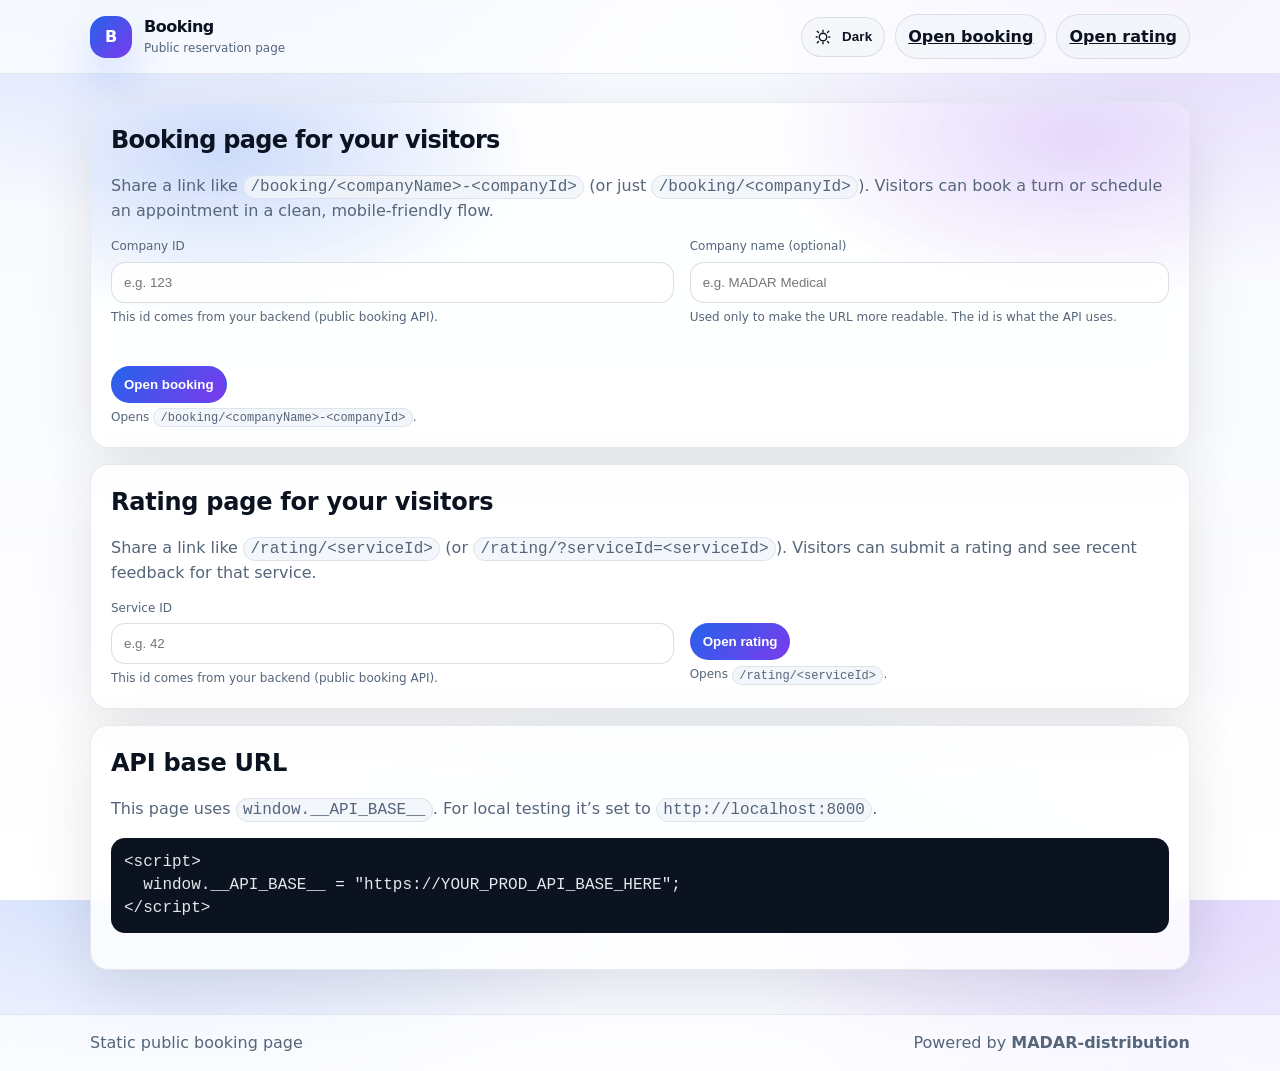
==== index.html @ 8a6d6022 "Initial commit: static booking and rating pages, Netlify config Made-with: Cursor" ====
<!doctype html>
<html lang="en">
  <head>
    <meta charset="utf-8" />
    <meta name="viewport" content="width=device-width,initial-scale=1" />
    <title>Public Booking</title>
    <link rel="preconnect" href="https://fonts.googleapis.com" />
    <link rel="preconnect" href="https://fonts.gstatic.com" crossorigin />
    <link href="https://fonts.googleapis.com/css2?family=Noto+Sans+Arabic:wght@400;500;600;700;800;900&display=swap" rel="stylesheet" />
    <link rel="stylesheet" href="/assets/booking.css" />
    <script>
      // Local backend default (change this for production).
      window.__API_BASE__ = "http://localhost:8000";
    </script>
  </head>
  <body>
    <div class="appShell">
      <header class="topBar">
        <div class="topBarInner">
          <div class="brand">
            <div class="brandMark" aria-hidden="true">B</div>
            <div class="brandText">
              <div class="brandTitle">Booking</div>
              <div class="brandSubtitle">Public reservation page</div>
            </div>
          </div>
          <div class="topBarActions">
            <button class="btn btnGhost iconBtn" id="themeBtn" type="button" aria-label="Toggle theme">
              <span class="btnIcon" aria-hidden="true">
                <svg class="i" viewBox="0 0 24 24" fill="none">
                  <path d="M12 3v2.2M12 18.8V21M4.2 12H3M21 12h-1.2M6 6l-1.6-1.6M19.6 19.6 18 18M6 18l-1.6 1.6M19.6 4.4 18 6" stroke="currentColor" stroke-width="1.8" stroke-linecap="round"/>
                  <path d="M12 17a5 5 0 1 0 0-10 5 5 0 0 0 0 10Z" stroke="currentColor" stroke-width="1.8"/>
                </svg>
              </span>
              <span class="btnLabel" id="themeBtnLabel">Dark</span>
            </button>
            <a class="btn btnGhost" href="/booking/">Open booking</a>
            <a class="btn btnGhost" href="/rating/">Open rating</a>
          </div>
        </div>
      </header>

      <main class="container">
        <section class="card heroCard">
          <h1>Booking page for your visitors</h1>
          <p class="muted">
            Share a link like <code>/booking/&lt;companyName&gt;-&lt;companyId&gt;</code> (or just <code>/booking/&lt;companyId&gt;</code>). Visitors can book a turn or schedule an appointment in a clean, mobile-friendly flow.
          </p>

          <form id="companyForm" class="grid2" autocomplete="off">
            <div class="field">
              <label for="companyId">Company ID</label>
              <input id="companyId" name="companyId" placeholder="e.g. 123" required />
              <div class="help">This id comes from your backend (public booking API).</div>
            </div>
            <div class="field">
              <label for="companyName">Company name (optional)</label>
              <input id="companyName" name="companyName" placeholder="e.g. MADAR Medical" />
              <div class="help">Used only to make the URL more readable. The id is what the API uses.</div>
            </div>
            <div class="field">
              <label>&nbsp;</label>
              <button class="btn btnPrimary" type="submit">Open booking</button>
              <div class="help">Opens <code>/booking/&lt;companyName&gt;-&lt;companyId&gt;</code>.</div>
            </div>
          </form>
        </section>

        <section class="card">
          <h2>Rating page for your visitors</h2>
          <p class="muted">
            Share a link like <code>/rating/&lt;serviceId&gt;</code> (or <code>/rating/?serviceId=&lt;serviceId&gt;</code>). Visitors can submit a rating and see recent feedback for that service.
          </p>

          <form id="serviceForm" class="grid2" autocomplete="off">
            <div class="field">
              <label for="serviceId">Service ID</label>
              <input id="serviceId" name="serviceId" placeholder="e.g. 42" required />
              <div class="help">This id comes from your backend (public booking API).</div>
            </div>
            <div class="field">
              <label>&nbsp;</label>
              <button class="btn btnPrimary" type="submit">Open rating</button>
              <div class="help">Opens <code>/rating/&lt;serviceId&gt;</code>.</div>
            </div>
          </form>
        </section>

        <section class="card">
          <h2>API base URL</h2>
          <p class="muted">
            This page uses <code>window.__API_BASE__</code>. For local testing it’s set to <code>http://localhost:8000</code>.
          </p>
          <pre class="codeBlock"><code>&lt;script&gt;
  window.__API_BASE__ = "https://YOUR_PROD_API_BASE_HERE";
&lt;/script&gt;</code></pre>
        </section>
      </main>

      <footer class="footer">
        <div class="footerInner">
          <span class="muted">Static public booking page</span>
          <span class="muted">Powered by <strong>MADAR-distribution</strong></span>
        </div>
      </footer>
    </div>

    <script>
      (function () {
        // Theme toggle (shared with booking page).
        const THEME_KEY = "public_booking_theme";
        const getTheme = () => localStorage.getItem(THEME_KEY) || "auto";
        const applyTheme = (t) => {
          if (t === "auto") document.documentElement.removeAttribute("data-theme");
          else document.documentElement.setAttribute("data-theme", t);
          const lbl = document.getElementById("themeBtnLabel");
          if (lbl) lbl.textContent = (t === "dark") ? "Light" : "Dark";
        };
        const nextTheme = (t) => (t === "dark" ? "light" : "dark");
        applyTheme(getTheme());
        const themeBtn = document.getElementById("themeBtn");
        if (themeBtn) {
          themeBtn.addEventListener("click", () => {
            const cur = getTheme();
            const normalized = (cur === "auto")
              ? (window.matchMedia && window.matchMedia("(prefers-color-scheme: dark)").matches ? "dark" : "light")
              : cur;
            const n = nextTheme(normalized);
            localStorage.setItem(THEME_KEY, n);
            applyTheme(n);
          });
        }

        const form = document.getElementById("companyForm");
        const input = document.getElementById("companyId");
        const nameInput = document.getElementById("companyName");
        form.addEventListener("submit", (e) => {
          e.preventDefault();
          const companyId = (input.value || "").trim();
          if (!companyId) return;
          const companyName = (nameInput && nameInput.value ? nameInput.value : "").trim();
          const segment = companyName ? `${companyName}-${companyId}` : companyId;
          window.location.href = "/booking/" + encodeURIComponent(segment);
        });

        const serviceForm = document.getElementById("serviceForm");
        const serviceIdInput = document.getElementById("serviceId");
        if (serviceForm && serviceIdInput) {
          serviceForm.addEventListener("submit", (e) => {
            e.preventDefault();
            const serviceId = (serviceIdInput.value || "").trim();
            if (!serviceId) return;
            window.location.href = "/rating/" + encodeURIComponent(serviceId);
          });
        }
      })();
    </script>
  </body>
</html>
---- assets/booking.css ----
/* Premium, lightweight design system (no external deps) */
:root{
  --bg0:#f7f9ff;
  --bg1:#ffffff;
  --surface: rgba(255,255,255,.82);
  --surface2: rgba(255,255,255,.62);
  --text:#0b1220;
  --muted:#55657a;
  --border: rgba(148,163,184,.35);
  --border2: rgba(148,163,184,.22);

  --shadow: 0 18px 60px rgba(2,6,23,.10);
  --shadow2: 0 10px 26px rgba(2,6,23,.10);
  --shadowInset: inset 0 1px 0 rgba(255,255,255,.55);

  --primary:#2563eb;
  --primary2:#1d4ed8;
  --accent:#7c3aed;
  --danger:#dc2626;
  --ok:#16a34a;
  --warn:#f59e0b;

  --radius:18px;
  --radius2:14px;
  --radius3:12px;

  --mono: ui-monospace, SFMono-Regular, Menlo, Monaco, Consolas, "Liberation Mono", "Courier New", monospace;
  --sans: ui-sans-serif, system-ui, -apple-system, Segoe UI, Roboto, Helvetica, Arial, "Apple Color Emoji","Segoe UI Emoji";
  --arabic: "Noto Sans Arabic", ui-sans-serif, system-ui, -apple-system, Segoe UI, Roboto, Helvetica, Arial;

  --ring: 0 0 0 4px rgba(37,99,235,.16);
  --ring2: 0 0 0 4px rgba(124,58,237,.14);

  /* Component tokens */
  --chipBg: rgba(241,245,249,.58);
  --chipBg2: rgba(255,255,255,.72);
  --chipBorder: rgba(148,163,184,.22);
  --chipText: rgba(30,58,138,.92);
  --panelBg: rgba(255,255,255,.62);
  --panelBgStrong: rgba(255,255,255,.92);
}

*{box-sizing:border-box}
html,body{height:100%}
body{
  margin:0;
  font-family:var(--sans);
  color:var(--text);
  line-height: 1.45;
  background:
    radial-gradient(900px 520px at 12% -10%, rgba(37,99,235,.22) 0%, rgba(37,99,235,0) 60%),
    radial-gradient(800px 520px at 92% 0%, rgba(124,58,237,.18) 0%, rgba(124,58,237,0) 55%),
    radial-gradient(900px 520px at 55% 110%, rgba(14,165,233,.14) 0%, rgba(14,165,233,0) 60%),
    linear-gradient(180deg, var(--bg0), #fff);
}

code, pre{font-family:var(--mono)}
code{
  background: rgba(241,245,249,.85);
  border:1px solid var(--border2);
  padding:.12rem .4rem;
  border-radius: 999px;
}

.appShell{min-height:100%;display:flex;flex-direction:column}
.container{width:min(1100px, calc(100% - 32px));margin:28px auto;flex:1}

.topBar{
  position:sticky;top:0;z-index:10;
  background: rgba(255,255,255,.72);
  backdrop-filter: blur(10px);
  border-bottom:1px solid var(--border2);
}
.topBarInner{
  width:min(1100px, calc(100% - 32px));
  margin:0 auto;
  display:flex;
  align-items:center;
  justify-content:space-between;
  padding:14px 0;
  gap:16px;
}
.brand{display:flex;align-items:center;gap:12px;text-decoration:none;color:inherit}
.brandMark{
  width:42px;height:42px;border-radius:16px;
  background: linear-gradient(135deg, var(--primary), var(--accent));
  color:#fff;display:grid;place-items:center;font-weight:800;
  box-shadow: 0 20px 40px rgba(37,99,235,.20);
}
.brandTitle{font-weight:900;letter-spacing:-.03em}
.brandSubtitle{font-size:12px;color:var(--muted);margin-top:2px}
.topBarActions{display:flex;align-items:center;gap:10px}

.card{
  background: var(--surface);
  border:1px solid var(--border2);
  border-radius: var(--radius);
  box-shadow: var(--shadow);
  padding:20px;
  margin: 0 0 16px 0;
  backdrop-filter: blur(10px);
}
.heroCard{
  overflow:hidden;
  position:relative;
}
.heroCard::before{
  content:"";
  position:absolute;
  inset:-2px;
  background:
    radial-gradient(520px 280px at 12% 15%, rgba(37,99,235,.22) 0%, rgba(37,99,235,0) 60%),
    radial-gradient(520px 280px at 90% 10%, rgba(124,58,237,.18) 0%, rgba(124,58,237,0) 60%);
  pointer-events:none;
}
.heroCard > *{position:relative}
.heroCard h1{margin:0 0 8px 0;letter-spacing:-.035em}
.card h1{margin:0 0 10px 0;letter-spacing:-.03em}
.card h2{margin:0 0 10px 0;letter-spacing:-.01em}
.cardHeader{
  display:flex;
  align-items:flex-start;
  justify-content:space-between;
  gap:12px;
  margin-bottom:14px;
}

.muted{color:var(--muted)}
.small{font-size:12px}

.grid2{display:grid;grid-template-columns: 1.08fr .92fr;gap:16px}
.stack{display:flex;flex-direction:column;gap:12px}
.row{display:flex;gap:10px;align-items:center}
.rowWrap{flex-wrap:wrap}
.grow{flex:1}

.field label{display:block;font-size:12px;color:var(--muted);margin-bottom:6px}
.field input, .field select{
  width:100%;
  padding:12px 12px;
  border:1px solid var(--border);
  border-radius: var(--radius2);
  background: rgba(255,255,255,.9);
  box-shadow: var(--shadowInset);
  outline:none;
  transition: box-shadow .15s ease, border-color .15s ease;
}
.field input:focus, .field select:focus{
  border-color: rgba(37,99,235,.55);
  box-shadow: var(--ring);
}
.help{font-size:12px;color:var(--muted);margin-top:6px}

.btn{
  appearance:none;border:1px solid var(--border);
  background: rgba(255,255,255,.9);
  color:var(--text);
  padding:10px 12px;border-radius: 999px;
  cursor:pointer;
  font-weight:700;
  transition: transform .05s ease, box-shadow .15s ease, background .15s ease, border-color .15s ease, filter .15s ease;
}
.btn:hover{box-shadow: var(--shadow2)}
.btn:active{transform: translateY(1px)}
.btn[disabled]{opacity:.6;cursor:not-allowed;box-shadow:none}

.btnPrimary{
  background: linear-gradient(135deg, var(--primary), var(--accent));
  border-color: rgba(37,99,235,.25);
  color:#fff;
}
.btnPrimary:hover{filter: saturate(1.04) brightness(1.02)}
.btnGhost{
  background: rgba(241,245,249,.65);
  border-color: rgba(148,163,184,.28);
}
.btnTiny{padding:7px 10px;border-radius:12px;font-size:12px}

/* Icon buttons */
.iconBtn{display:inline-flex; align-items:center; gap:10px}
.btnIcon{display:inline-flex; width:18px; height:18px; align-items:center; justify-content:center}
.btnIcon .i{width:18px;height:18px}
.btnLabel{font-weight:900; letter-spacing:.01em}

.tabs{
  display:flex;
  gap:8px;
  background: rgba(241,245,249,.68);
  border:1px solid rgba(148,163,184,.24);
  border-radius: 999px;
  padding:6px;
  margin-bottom: 12px;
}
.tab{
  flex:1;
  border:1px solid transparent;
  border-radius: 999px;
  background: transparent;
  padding:10px 12px;
  font-weight:800;
  color: var(--chipText);
  cursor:pointer;
}
.tabActive{
  background: rgba(255,255,255,.95);
  border-color: rgba(148,163,184,.22);
  box-shadow: 0 10px 22px rgba(2,6,23,.08);
}
.tabPanel{padding-top:6px}

.pill{
  border:1px solid var(--chipBorder);
  background: var(--chipBg);
  padding:8px 10px;
  border-radius: 999px;
  font-weight:800;
  font-size:12px;
  color: var(--chipText);
  white-space:nowrap;
}

.sectionTitleRow{display:flex;align-items:center;justify-content:space-between;gap:10px}
.sectionTitle{font-weight:900;letter-spacing:-.01em}

.slotList{
  border:1px solid rgba(148,163,184,.22);
  border-radius: var(--radius2);
  background: var(--panelBg);
  padding:10px;
  max-height: 420px;
  overflow:auto;
}
.slotItem{
  display:flex;
  align-items:center;
  justify-content:space-between;
  gap:10px;
  padding:10px 10px;
  border:1px solid rgba(148,163,184,.22);
  border-radius: var(--radius3);
  background: var(--panelBgStrong);
  margin-bottom: 8px;
  transition: transform .10s ease, box-shadow .15s ease, border-color .15s ease;
}
.slotItem:hover{
  box-shadow: 0 14px 26px rgba(2,6,23,.08);
  transform: translateY(-1px);
  border-color: rgba(37,99,235,.22);
}
.slotItem:last-child{margin-bottom:0}
.slotMeta{display:flex;flex-direction:column;gap:4px}
.slotTime{font-weight:900}
.slotSub{font-size:12px;color:var(--muted)}
.slotBtn{white-space:nowrap}

.alert{
  border-radius: var(--radius2);
  padding: 12px;
  border:1px solid rgba(148,163,184,.22);
  background: rgba(241,245,249,.55);
}
.alertOk{border-color: rgba(22,163,74,.25); background: rgba(22,163,74,.08)}
.alertErr{border-color: rgba(220,38,38,.25); background: rgba(220,38,38,.07)}
.alertWarn{border-color: rgba(245,158,11,.25); background: rgba(245,158,11,.10)}

.list{display:flex;flex-direction:column;gap:10px;margin-top:12px}
.listItem{
  background: var(--panelBgStrong);
  border:1px solid rgba(148,163,184,.22);
  border-radius: var(--radius2);
  padding:12px;
}
.listTop{display:flex;align-items:center;justify-content:space-between;gap:10px;margin-bottom:6px}
.badge{
  font-size:12px;
  font-weight:900;
  padding:6px 10px;
  border-radius: 999px;
  border:1px solid rgba(148,163,184,.22);
  background: var(--chipBg);
}
.badgeOk{border-color: rgba(22,163,74,.25); background: rgba(22,163,74,.08); color: #166534}
.badgeWarn{border-color: rgba(245,158,11,.25); background: rgba(245,158,11,.10); color: #92400e}
.badgeInfo{border-color: rgba(37,99,235,.25); background: rgba(37,99,235,.09); color: #1e3a8a}

.codeBlock{
  background:#0b1220;
  color:#e5e7eb;
  border-radius: 14px;
  padding: 12px;
  overflow:auto;
  border:1px solid rgba(15,23,42,.25);
}
.codeBlock code{background:transparent;border:none;color:inherit;padding:0}

.footer{
  border-top:1px solid var(--border2);
  padding:16px 0;
  background: var(--panelBg);
  backdrop-filter: blur(10px);
}
.footerInner{
  width:min(1100px, calc(100% - 32px));
  margin:0 auto;
  display:flex;
  justify-content:space-between;
  gap:10px;
}

@media (max-width: 900px){
  .grid2{grid-template-columns: 1fr}
}

/* ---- Brand-new booking layout (creative, premium) ---- */
.bookingCard{padding:0}
.bookingHero{
  display:grid;
  grid-template-columns: 1.2fr .8fr;
  gap:18px;
  padding:22px 22px 12px 22px;
  border-bottom: 1px solid var(--border2);
  background:
    radial-gradient(700px 320px at 10% 0%, rgba(37,99,235,.22) 0%, rgba(37,99,235,0) 60%),
    radial-gradient(700px 320px at 92% 0%, rgba(124,58,237,.18) 0%, rgba(124,58,237,0) 60%),
    linear-gradient(180deg, rgba(255,255,255,.35), rgba(255,255,255,0));
  border-radius: var(--radius) var(--radius) 0 0;
}
.bookingHeroLeft h1{margin:4px 0 6px 0; letter-spacing:-.04em; font-size: clamp(28px, 3.6vw, 44px)}
.bookingHeroLeft .muted{font-size: 14px; max-width: 60ch}
.bookingHeroMeta{display:flex; flex-wrap:wrap; gap:10px; align-items:center; margin-top: 14px}
.trustRow{display:flex; gap:8px; align-items:center}
.trustPill{
  border:1px solid var(--chipBorder);
  background: var(--chipBg2);
  padding:7px 10px;
  border-radius:999px;
  font-weight:800;
  font-size:12px;
  color: var(--chipText);
}
.eyebrow{display:flex; align-items:center; gap:10px; color: var(--muted); font-size:12px; font-weight:800; letter-spacing:.04em; text-transform:uppercase}
.dot{width:10px;height:10px;border-radius:999px;background: linear-gradient(135deg, var(--primary), var(--accent)); box-shadow: 0 10px 20px rgba(37,99,235,.20)}

.bookingHeroRight{display:flex; align-items:center; justify-content:flex-end}
.heroVisual{
  position:relative;
  width:min(340px, 100%);
  height: 170px;
  border-radius: 22px;
  border: 1px solid rgba(148,163,184,.18);
  background: var(--surface2);
  box-shadow: 0 20px 60px rgba(2,6,23,.10);
  overflow:hidden;
}
.heroRing{
  position:absolute;
  width:280px;height:280px;
  right:-120px; top:-150px;
  border-radius:999px;
  background: radial-gradient(circle at 30% 30%, rgba(37,99,235,.35), rgba(37,99,235,0) 60%),
              radial-gradient(circle at 70% 60%, rgba(124,58,237,.28), rgba(124,58,237,0) 60%);
  filter: blur(1px);
}
.heroCardMini{
  position:absolute;
  left:14px; top:18px;
  border-radius: 16px;
  border:1px solid rgba(148,163,184,.18);
  background: var(--chipBg2);
  padding:12px 12px;
  width: 150px;
  box-shadow: 0 16px 30px rgba(2,6,23,.10);
}
.heroCardMini.mini2{left:auto; right:14px; top:88px; width: 170px}
.miniTitle{font-size:12px;color:var(--muted);font-weight:900;letter-spacing:.02em}
.miniValue{margin-top:4px;font-weight:1000;letter-spacing:-.02em}

.premiumTabs{margin: 14px 22px 10px 22px}

.bookingLayout{
  display:grid;
  grid-template-columns: 1fr 390px;
  gap:16px;
  padding: 10px 22px 22px 22px;
}
.bookingContent{min-width:0}
.bookingSide{min-width:0}
.sideCard{
  background: var(--surface2);
  border: 1px solid rgba(148,163,184,.20);
  border-radius: var(--radius);
  padding: 14px;
  box-shadow: 0 20px 60px rgba(2,6,23,.08);
  margin-bottom: 12px;
  backdrop-filter: blur(10px);
}
.sideCard.subtle{box-shadow:none; background: rgba(255,255,255,.35)}
.sideHeader{display:flex; align-items:center; justify-content:space-between; gap:10px; margin-bottom: 6px}
.sideTitle{font-weight:1000; letter-spacing:-.02em}
.tips{margin:10px 0 0 18px; color: var(--muted); font-size: 13px}
.tips li{margin: 6px 0}

.stepHeader{display:flex; align-items:flex-start; gap:12px; margin: 4px 0 12px 0}
.stepBadge{
  width:34px;height:34px;border-radius: 999px;
  display:grid;place-items:center;
  background: linear-gradient(135deg, rgba(37,99,235,.18), rgba(124,58,237,.14));
  border: 1px solid rgba(148,163,184,.20);
  font-weight:1000;
  color: var(--chipText);
}
.stepTitle{font-weight:1000; letter-spacing:-.02em}

.formGrid{
  display:grid;
  grid-template-columns: 1fr 1fr;
  gap: 12px 12px;
}
.formGrid .alert{grid-column: 1 / -1}
.actionsRow{grid-column: 1 / -1}

.refBar{
  display:flex;
  align-items:flex-end;
  gap:12px;
  flex-wrap:wrap;
}

/* Keep slot lists more premium inside side cards */
.bookingSide .slotList{
  max-height: 330px;
  background: var(--panelBg);
}

@media (max-width: 980px){
  .bookingHero{grid-template-columns: 1fr}
  .bookingHeroRight{justify-content:flex-start}
  .bookingLayout{grid-template-columns: 1fr; padding: 10px 16px 18px 16px}
  .premiumTabs{margin: 14px 16px 10px 16px}
  .bookingHero{padding: 18px 16px 10px 16px}
}

@media (max-width: 700px){
  .formGrid{grid-template-columns: 1fr}
  .heroVisual{height: 150px}
}

/* RTL polish */
html[dir="rtl"] .row{flex-direction: row-reverse}
html[dir="rtl"] .topBarActions{flex-direction: row-reverse}
html[dir="rtl"] .brand{flex-direction: row-reverse}
html[dir="rtl"] .listTop{flex-direction: row-reverse}
html[dir="rtl"] body{font-family: var(--arabic)}

/* Dark mode (supports explicit toggle via html[data-theme="dark"], plus system fallback) */
@media (prefers-color-scheme: dark){
  html:not([data-theme="light"]){
    --bg0:#070a13;
    --bg1:#0b1020;
    --surface: rgba(17,24,39,.62);
    --surface2: rgba(17,24,39,.48);
    --text:#e5e7eb;
    --muted:#a8b3c7;
    --border: rgba(148,163,184,.24);
    --border2: rgba(148,163,184,.16);
    --shadow: 0 22px 70px rgba(0,0,0,.40);
    --shadow2: 0 14px 34px rgba(0,0,0,.35);
    --shadowInset: inset 0 1px 0 rgba(255,255,255,.06);
  }
}
html[data-theme="dark"]{
  --bg0:#070a13;
  --bg1:#0b1020;
  --surface: rgba(17,24,39,.62);
  --surface2: rgba(17,24,39,.48);
  --text:#e5e7eb;
  --muted:#a8b3c7;
  --border: rgba(148,163,184,.24);
  --border2: rgba(148,163,184,.16);
  --shadow: 0 22px 70px rgba(0,0,0,.40);
  --shadow2: 0 14px 34px rgba(0,0,0,.35);
  --shadowInset: inset 0 1px 0 rgba(255,255,255,.06);

  /* Component tokens (dark) */
  --chipBg: rgba(2,6,23,.28);
  --chipBg2: rgba(17,24,39,.62);
  --chipBorder: rgba(148,163,184,.18);
  --chipText: rgba(226,232,240,.92);
  --panelBg: rgba(2,6,23,.22);
  --panelBgStrong: rgba(17,24,39,.62);
}

@media (prefers-color-scheme: dark){
  html:not([data-theme="light"]) body{
    background:
      radial-gradient(900px 520px at 12% -10%, rgba(37,99,235,.25) 0%, rgba(37,99,235,0) 60%),
      radial-gradient(800px 520px at 92% 0%, rgba(124,58,237,.22) 0%, rgba(124,58,237,0) 55%),
      radial-gradient(900px 520px at 55% 110%, rgba(14,165,233,.16) 0%, rgba(14,165,233,0) 60%),
      linear-gradient(180deg, var(--bg0), var(--bg1));
  }
}
html[data-theme="dark"] body{
  background:
    radial-gradient(900px 520px at 12% -10%, rgba(37,99,235,.25) 0%, rgba(37,99,235,0) 60%),
    radial-gradient(800px 520px at 92% 0%, rgba(124,58,237,.22) 0%, rgba(124,58,237,0) 55%),
    radial-gradient(900px 520px at 55% 110%, rgba(14,165,233,.16) 0%, rgba(14,165,233,0) 60%),
    linear-gradient(180deg, var(--bg0), var(--bg1));
}
html[data-theme="dark"] code{background: rgba(15,23,42,.6)}
html[data-theme="dark"] .topBar{background: rgba(2,6,23,.55)}
html[data-theme="dark"] .field input,
html[data-theme="dark"] .field select{background: rgba(2,6,23,.35); color: var(--text)}
html[data-theme="dark"] .btn{background: rgba(2,6,23,.30); color: var(--text)}
html[data-theme="dark"] .btnGhost{background: rgba(2,6,23,.22)}
html[data-theme="dark"] .tabs{background: rgba(2,6,23,.25)}
html[data-theme="dark"] .tabActive{background: rgba(17,24,39,.75)}
html[data-theme="dark"] .slotList{background: rgba(2,6,23,.20)}
html[data-theme="dark"] .slotItem{background: rgba(17,24,39,.55)}
html[data-theme="dark"] .footer{background: rgba(2,6,23,.35)}

/* Extra dark-mode visibility fixes for components that were too light */
html[data-theme="dark"] .heroVisual{border-color: rgba(148,163,184,.14)}
html[data-theme="dark"] .heroCardMini{border-color: rgba(148,163,184,.14)}
html[data-theme="dark"] .sideCard.subtle{background: rgba(2,6,23,.14)}
html[data-theme="dark"] .badgeOk{color: #bbf7d0}
html[data-theme="dark"] .badgeWarn{color: #fde68a}
html[data-theme="dark"] .badgeInfo{color: #bfdbfe}

/* Dark-mode quality pass (placeholders, dropdowns, hero gradients, side cards) */
html[data-theme="dark"] .card{border-color: rgba(148,163,184,.14)}
html[data-theme="dark"] .sideCard{border-color: rgba(148,163,184,.14)}
html[data-theme="dark"] .btnPrimary{box-shadow: 0 18px 40px rgba(37,99,235,.18)}
html[data-theme="dark"] .tab{color: rgba(226,232,240,.92)}
html[data-theme="dark"] .tabActive{border-color: rgba(148,163,184,.14)}
html[data-theme="dark"] .pill,
html[data-theme="dark"] .trustPill{color: rgba(226,232,240,.92)}

html[data-theme="dark"] input::placeholder{color: rgba(168,179,199,.70)}
html[data-theme="dark"] select{color: var(--text)}
html[data-theme="dark"] option{background: #0b1020; color: var(--text)}

html[data-theme="dark"] .bookingHero{
  background:
    radial-gradient(700px 320px at 10% 0%, rgba(37,99,235,.18) 0%, rgba(37,99,235,0) 60%),
    radial-gradient(700px 320px at 92% 0%, rgba(124,58,237,.16) 0%, rgba(124,58,237,0) 60%),
    linear-gradient(180deg, rgba(2,6,23,.25), rgba(2,6,23,0));
}
html[data-theme="dark"] .heroCardMini{background: rgba(17,24,39,.68)}
html[data-theme="dark"] .trustPill{background: rgba(2,6,23,.22)}
html[data-theme="dark"] .sideCard.subtle{color: rgba(226,232,240,.88)}

@media (prefers-reduced-motion: reduce){
  *{scroll-behavior:auto;transition:none !important}
}
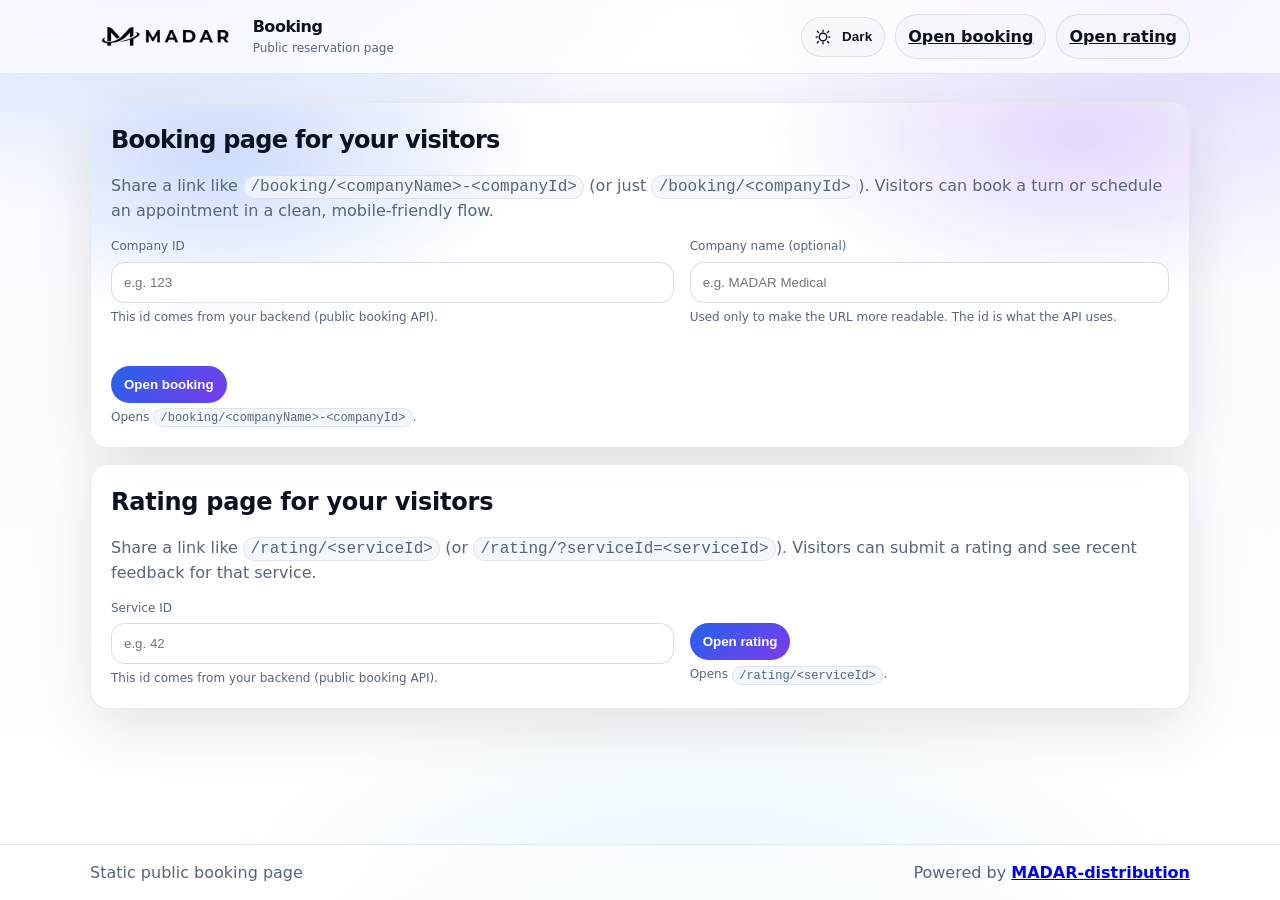
==== commit 43310276: "Your message" ====
--- a/index.html
+++ b/index.html
@@ -4,13 +4,14 @@
     <meta charset="utf-8" />
     <meta name="viewport" content="width=device-width,initial-scale=1" />
     <title>Public Booking</title>
+    <link rel="icon" href="/favicon.ico" />
     <link rel="preconnect" href="https://fonts.googleapis.com" />
     <link rel="preconnect" href="https://fonts.gstatic.com" crossorigin />
     <link href="https://fonts.googleapis.com/css2?family=Noto+Sans+Arabic:wght@400;500;600;700;800;900&display=swap" rel="stylesheet" />
     <link rel="stylesheet" href="/assets/booking.css" />
     <script>
       // Local backend default (change this for production).
-      window.__API_BASE__ = "http://localhost:8000";
+      window.__API_BASE__ = "https://madar-queue.com";
     </script>
   </head>
   <body>
@@ -18,7 +19,10 @@
       <header class="topBar">
         <div class="topBarInner">
           <div class="brand">
-            <div class="brandMark" aria-hidden="true">B</div>
+            <div class="brandMark" aria-hidden="true">
+              <img class="brandLogo brandLogoLight" src="/logo-light.png" alt="" />
+              <img class="brandLogo brandLogoDark" src="/logo-dark.png" alt="" />
+            </div>
             <div class="brandText">
               <div class="brandTitle">Booking</div>
               <div class="brandSubtitle">Public reservation page</div>
@@ -85,22 +89,12 @@
             </div>
           </form>
         </section>
-
-        <section class="card">
-          <h2>API base URL</h2>
-          <p class="muted">
-            This page uses <code>window.__API_BASE__</code>. For local testing it’s set to <code>http://localhost:8000</code>.
-          </p>
-          <pre class="codeBlock"><code>&lt;script&gt;
-  window.__API_BASE__ = "https://YOUR_PROD_API_BASE_HERE";
-&lt;/script&gt;</code></pre>
-        </section>
       </main>
 
       <footer class="footer">
         <div class="footerInner">
           <span class="muted">Static public booking page</span>
-          <span class="muted">Powered by <strong>MADAR-distribution</strong></span>
+          <span class="muted">Powered by <a href="https://madar-queue.com/" target="_blank" rel="noopener noreferrer"><strong>MADAR-distribution</strong></a></span>
         </div>
       </footer>
     </div>
--- a/assets/booking.css
+++ b/assets/booking.css
@@ -82,11 +82,29 @@
 }
 .brand{display:flex;align-items:center;gap:12px;text-decoration:none;color:inherit}
 .brandMark{
-  width:42px;height:42px;border-radius:16px;
-  background: linear-gradient(135deg, var(--primary), var(--accent));
-  color:#fff;display:grid;place-items:center;font-weight:800;
-  box-shadow: 0 20px 40px rgba(37,99,235,.20);
-}
+  height:42px;
+  width:auto;
+  min-width:42px;
+  padding:6px 10px;
+  border-radius:16px;
+  background: transparent;
+  color:#fff;
+  display:flex;
+  align-items:center;
+  justify-content:center;
+  box-shadow:none;
+  overflow:hidden;
+  line-height:0;
+}
+.brandLogo{height:28px;width:auto;max-width:180px;display:block;object-fit:contain}
+.brandLogoDark{display:none}
+
+@media (prefers-color-scheme: dark){
+  html:not([data-theme="light"]) .brandLogoLight{display:none}
+  html:not([data-theme="light"]) .brandLogoDark{display:block}
+}
+html[data-theme="dark"] .brandLogoLight{display:none}
+html[data-theme="dark"] .brandLogoDark{display:block}
 .brandTitle{font-weight:900;letter-spacing:-.03em}
 .brandSubtitle{font-size:12px;color:var(--muted);margin-top:2px}
 .topBarActions{display:flex;align-items:center;gap:10px}
